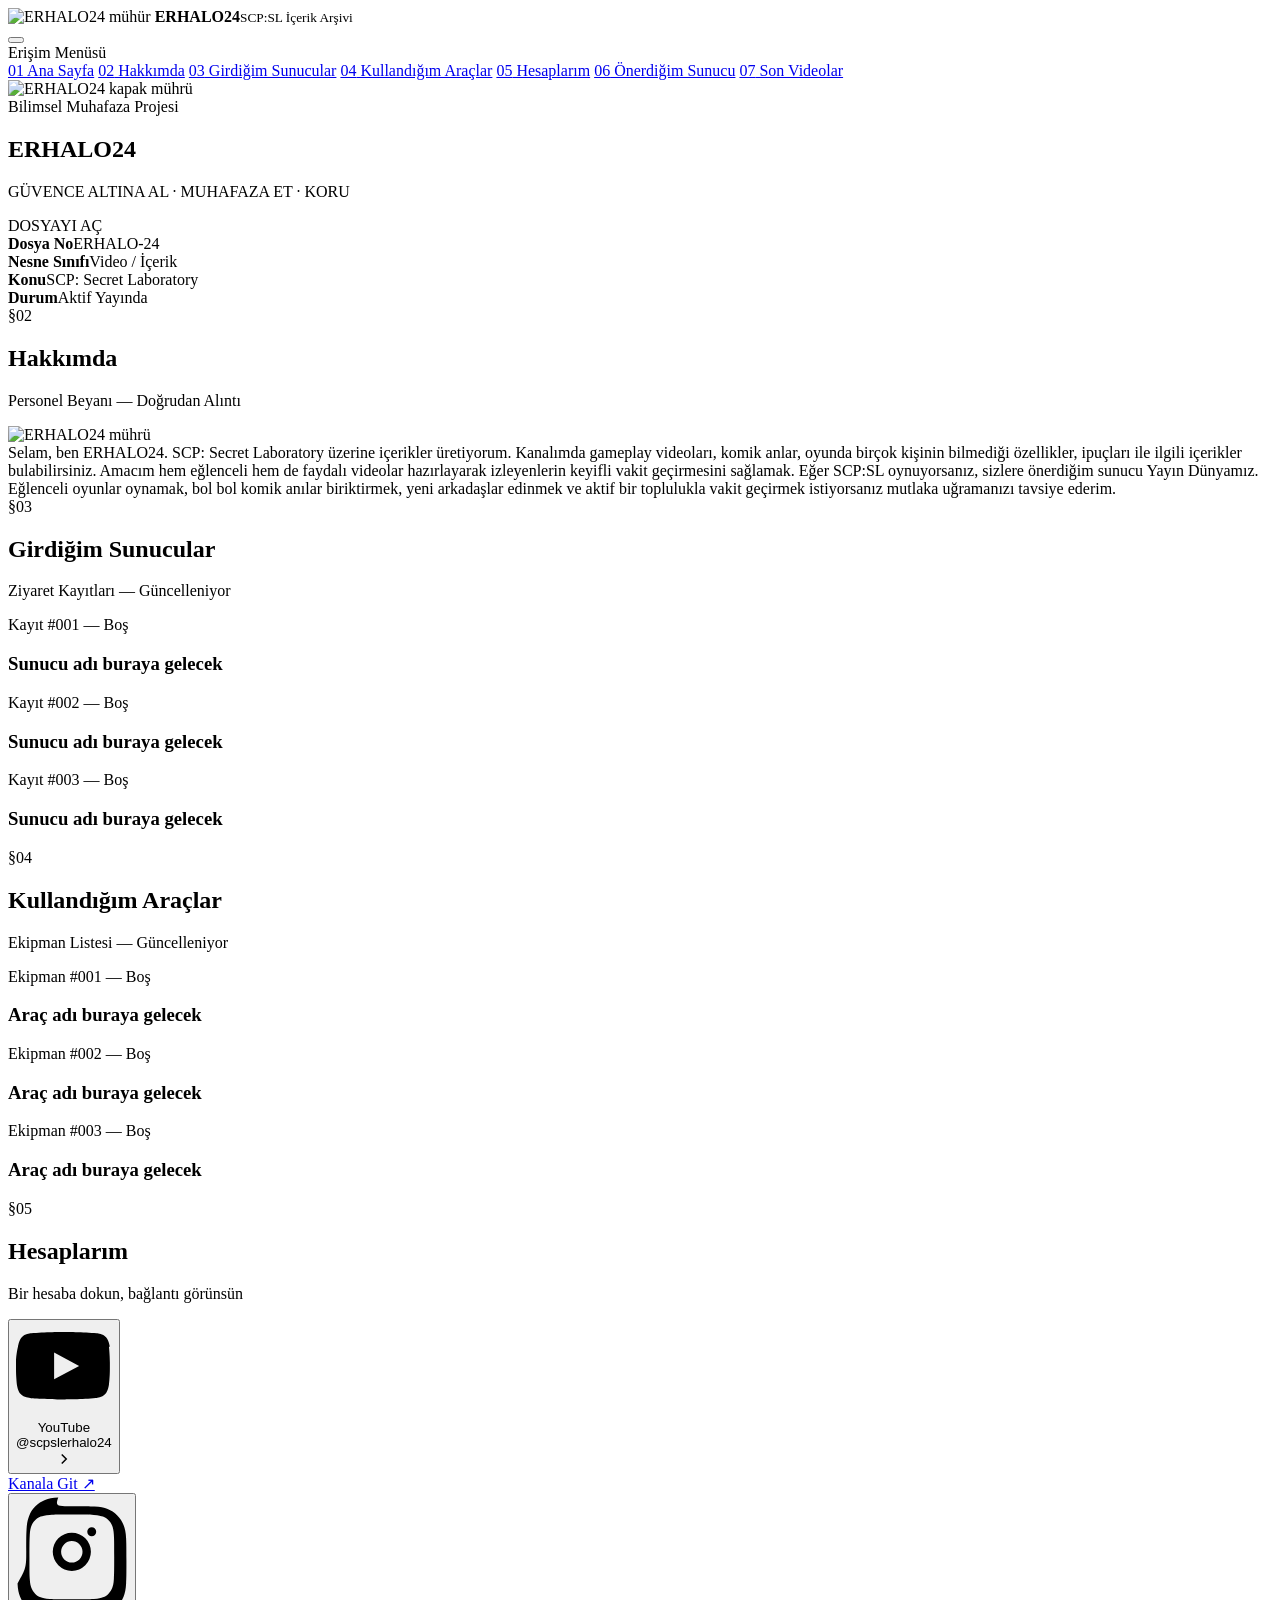
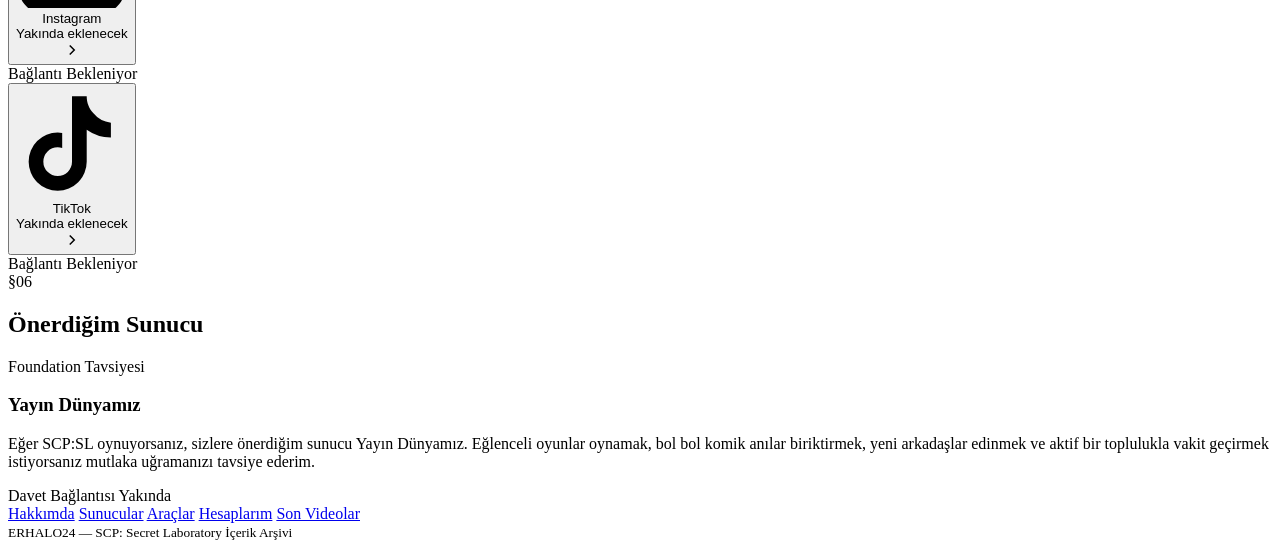
==== index.html @ 428a0d34 "Add files via upload" ====
<!DOCTYPE html>
<html lang="tr">
<head>
<meta charset="UTF-8">
<meta name="viewport" content="width=device-width, initial-scale=1.0">
<title>ERHALO24 — Dosya No: ERHALO-24</title>
<meta name="description" content="ERHALO24 — SCP: Secret Laboratory içerik üreticisi. Hakkımda, sunucular, araçlar ve hesaplar.">
<link rel="icon" href="assets/logo.png">
<link rel="preconnect" href="https://fonts.googleapis.com">
<link href="https://fonts.googleapis.com/css2?family=Oswald:wght@400;500;600;700&family=IBM+Plex+Sans:wght@400;500;600&family=IBM+Plex+Mono:wght@400;500&display=swap" rel="stylesheet">
<link rel="stylesheet" href="css/style.css">
</head>
<body>

  <!-- ============ NAV ============ -->
  <header class="topbar">
    <div class="topbar__brand">
      <img src="assets/logo.png" alt="ERHALO24 mühür">
      <span><b>ERHALO24</b><small>SCP:SL İçerik Arşivi</small></span>
    </div>
    <button class="nav-toggle" aria-label="Menüyü aç" aria-expanded="false">
      <span></span><span></span><span></span>
    </button>
  </header>

  <div class="nav-scrim"></div>
  <nav class="nav-panel" aria-label="Site menüsü">
    <div class="nav-panel__eyebrow">Erişim Menüsü</div>
    <a href="index.html"><span class="idx">01</span> Ana Sayfa</a>
    <a href="index.html#hakkimda"><span class="idx">02</span> Hakkımda</a>
    <a href="index.html#sunucular"><span class="idx">03</span> Girdiğim Sunucular</a>
    <a href="index.html#araclar"><span class="idx">04</span> Kullandığım Araçlar</a>
    <a href="index.html#hesaplarim"><span class="idx">05</span> Hesaplarım</a>
    <a href="index.html#onerilen"><span class="idx">06</span> Önerdiğim Sunucu</a>
    <a href="videos.html"><span class="idx">07</span> Son Videolar</a>
  </nav>

  <!-- ============ HERO ============ -->
  <section class="hero">
    <div class="hero__bg" data-hero-bg="assets/hero-bg.jpg"></div>
    <div class="hero__vignette"></div>
    <div class="hero__scan"></div>
    <div class="hero__content">
      <img class="hero__seal" src="assets/logo.png" alt="ERHALO24 kapak mührü">
      <div class="hero__eyebrow">Bilimsel Muhafaza Projesi</div>
      <h1 class="hero__title"><b>ERHALO</b>24</h1>
      <p class="hero__tagline">GÜVENCE ALTINA AL · MUHAFAZA ET · KORU</p>
    </div>
    <div class="hero__scroll">DOSYAYI AÇ<i></i></div>
  </section>

  <!-- ============ FILE META STRIP ============ -->
  <div class="file-strip">
    <div class="container">
      <div class="file-strip__row">
        <div class="file-strip__cell"><b>Dosya No</b><span>ERHALO-24</span></div>
        <div class="file-strip__cell"><b>Nesne Sınıfı</b><span>Video / İçerik</span></div>
        <div class="file-strip__cell"><b>Konu</b><span>SCP: Secret Laboratory</span></div>
        <div class="file-strip__cell"><b>Durum</b><span><i class="status-dot"></i>Aktif Yayında</span></div>
      </div>
    </div>
  </div>

  <!-- ============ ABOUT ============ -->
  <section class="section" id="hakkimda">
    <div class="container">
      <div class="entry-head reveal"><span class="num">§02</span><h2>Hakkımda</h2></div>
      <p class="entry-sub">Personel Beyanı — Doğrudan Alıntı</p>

      <div class="about reveal">
        <div class="about__frame">
          <img src="assets/logo.png" alt="ERHALO24 mührü">
        </div>
        <div class="about__text">Selam, ben ERHALO24.

SCP: Secret Laboratory üzerine içerikler üretiyorum. Kanalımda gameplay videoları, komik anlar, oyunda birçok kişinin bilmediği özellikler, ipuçları ile ilgili içerikler bulabilirsiniz. Amacım hem eğlenceli hem de faydalı videolar hazırlayarak izleyenlerin keyifli vakit geçirmesini sağlamak.

Eğer SCP:SL oynuyorsanız, sizlere önerdiğim sunucu Yayın Dünyamız. Eğlenceli oyunlar oynamak, bol bol komik anılar biriktirmek, yeni arkadaşlar edinmek ve aktif bir toplulukla vakit geçirmek istiyorsanız mutlaka uğramanızı tavsiye ederim.</div>
      </div>
    </div>
  </section>

  <!-- ============ SERVERS ============ -->
  <section class="section" id="sunucular">
    <div class="container">
      <div class="entry-head reveal"><span class="num">§03</span><h2>Girdiğim Sunucular</h2></div>
      <p class="entry-sub">Ziyaret Kayıtları — Güncelleniyor</p>

      <div class="grid reveal">
        <!-- Bu kartlar örnek/placeholder — her sunucuyu tek tek eklemen için hazır. -->
        <div class="card card--pending">
          <div class="card__tag">Kayıt #001 — Boş</div>
          <h3>Sunucu adı buraya gelecek</h3>
        </div>
        <div class="card card--pending">
          <div class="card__tag">Kayıt #002 — Boş</div>
          <h3>Sunucu adı buraya gelecek</h3>
        </div>
        <div class="card card--pending">
          <div class="card__tag">Kayıt #003 — Boş</div>
          <h3>Sunucu adı buraya gelecek</h3>
        </div>
      </div>
    </div>
  </section>

  <!-- ============ TOOLS ============ -->
  <section class="section" id="araclar">
    <div class="container">
      <div class="entry-head reveal"><span class="num">§04</span><h2>Kullandığım Araçlar</h2></div>
      <p class="entry-sub">Ekipman Listesi — Güncelleniyor</p>

      <div class="grid reveal">
        <div class="card card--pending">
          <div class="card__tag">Ekipman #001 — Boş</div>
          <h3>Araç adı buraya gelecek</h3>
        </div>
        <div class="card card--pending">
          <div class="card__tag">Ekipman #002 — Boş</div>
          <h3>Araç adı buraya gelecek</h3>
        </div>
        <div class="card card--pending">
          <div class="card__tag">Ekipman #003 — Boş</div>
          <h3>Araç adı buraya gelecek</h3>
        </div>
      </div>
    </div>
  </section>

  <!-- ============ ACCOUNTS ============ -->
  <section class="section" id="hesaplarim">
    <div class="container">
      <div class="entry-head reveal"><span class="num">§05</span><h2>Hesaplarım</h2></div>
      <p class="entry-sub">Bir hesaba dokun, bağlantı görünsün</p>

      <div class="accounts reveal">

        <div class="account">
          <button class="account__row" aria-expanded="false">
            <div class="account__left">
              <svg class="account__icon" viewBox="0 0 24 24" fill="currentColor"><path d="M23.5 6.2s-.23-1.64-.94-2.36c-.9-.94-1.9-.94-2.36-1C17.06 2.5 12 2.5 12 2.5h-.01s-5.06 0-8.19.34c-.46.06-1.46.06-2.36 1-.71.72-.94 2.36-.94 2.36S0 8.13 0 10.06v1.78c0 1.93.23 3.87.23 3.87s.23 1.64.94 2.36c.9.94 2.08.9 2.6 1.01 1.89.18 8.03.34 8.03.34s5.06-.01 8.19-.35c.46-.06 1.46-.06 2.36-1 .71-.72.94-2.36.94-2.36s.23-1.93.23-3.87v-1.78c0-1.93-.23-3.86-.23-3.86zM9.55 14.34V7.66l6.27 3.34-6.27 3.34z"/></svg>
              <div>
                <div class="account__name">YouTube</div>
                <div class="account__handle">@scpslerhalo24</div>
              </div>
            </div>
            <svg class="account__chev" width="18" height="18" viewBox="0 0 24 24" fill="none" stroke="currentColor" stroke-width="2"><path d="M9 6l6 6-6 6"/></svg>
          </button>
          <div class="account__body">
            <div class="account__inner">
              <a class="btn" href="https://www.youtube.com/@scpslerhalo24" target="_blank" rel="noopener">Kanala Git ↗</a>
            </div>
          </div>
        </div>

        <div class="account">
          <button class="account__row" aria-expanded="false">
            <div class="account__left">
              <svg class="account__icon" viewBox="0 0 24 24" fill="currentColor"><path d="M12 2.2c3.2 0 3.6 0 4.85.07 1.25.06 2.1.25 2.85.55.77.3 1.42.7 2.07 1.35.65.65 1.05 1.3 1.35 2.07.3.75.5 1.6.55 2.85.06 1.25.07 1.65.07 4.85s0 3.6-.07 4.85c-.06 1.25-.25 2.1-.55 2.85-.3.77-.7 1.42-1.35 2.07-.65.65-1.3 1.05-2.07 1.35-.75.3-1.6.5-2.85.55-1.25.06-1.65.07-4.85.07s-3.6 0-4.85-.07c-1.25-.06-2.1-.25-2.85-.55-.77-.3-1.42-.7-2.07-1.35-.65-.65-1.05-1.3-1.35-2.07-.3-.75-.5-1.6-.55-2.85C2.2 15.6 2.2 15.2 2.2 12s0-3.6.07-4.85c.06-1.25.25-2.1.55-2.85.3-.77.7-1.42 1.35-2.07.65-.65 1.3-1.05 2.07-1.35.75-.3 1.6-.5 2.85-.55C8.4 2.2 8.8 2.2 12 2.2zm0 1.8c-3.14 0-3.5 0-4.74.07-1.02.05-1.58.22-1.95.36-.49.19-.84.42-1.2.79-.37.36-.6.71-.79 1.2-.14.37-.31.93-.36 1.95-.06 1.24-.07 1.6-.07 4.74s0 3.5.07 4.74c.05 1.02.22 1.58.36 1.95.19.49.42.84.79 1.2.36.37.71.6 1.2.79.37.14.93.31 1.95.36 1.24.06 1.6.07 4.74.07s3.5 0 4.74-.07c1.02-.05 1.58-.22 1.95-.36.49-.19.84-.42 1.2-.79.37-.36.6-.71.79-1.2.14-.37.31-.93.36-1.95.06-1.24.07-1.6.07-4.74s0-3.5-.07-4.74c-.05-1.02-.22-1.58-.36-1.95-.19-.49-.42-.84-.79-1.2-.36-.37-.71-.6-1.2-.79-.37-.14-.93-.31-1.95-.36C15.5 4 15.14 4 12 4zm0 3.9a4.1 4.1 0 1 1 0 8.2 4.1 4.1 0 0 1 0-8.2zm0 1.8a2.3 2.3 0 1 0 0 4.6 2.3 2.3 0 0 0 0-4.6zm5.24-2.02a.96.96 0 1 1-1.92 0 .96.96 0 0 1 1.92 0z"/></svg>
              <div>
                <div class="account__name">Instagram</div>
                <div class="account__handle">Yakında eklenecek</div>
              </div>
            </div>
            <svg class="account__chev" width="18" height="18" viewBox="0 0 24 24" fill="none" stroke="currentColor" stroke-width="2"><path d="M9 6l6 6-6 6"/></svg>
          </button>
          <div class="account__body">
            <div class="account__inner">
              <span class="btn btn--ghost" aria-disabled="true">Bağlantı Bekleniyor</span>
            </div>
          </div>
        </div>

        <div class="account">
          <button class="account__row" aria-expanded="false">
            <div class="account__left">
              <svg class="account__icon" viewBox="0 0 24 24" fill="currentColor"><path d="M16.6 5.82c-.9-.98-1.4-2.26-1.4-3.62h-3.16v14.06c0 1.7-1.38 3.08-3.08 3.08a3.08 3.08 0 0 1 0-6.16c.34 0 .66.05.97.15V10.1a6.24 6.24 0 0 0-.97-.08 6.24 6.24 0 1 0 6.24 6.24V9.4a8.9 8.9 0 0 0 5.2 1.66V7.9a5.7 5.7 0 0 1-3.8-2.08z"/></svg>
              <div>
                <div class="account__name">TikTok</div>
                <div class="account__handle">Yakında eklenecek</div>
              </div>
            </div>
            <svg class="account__chev" width="18" height="18" viewBox="0 0 24 24" fill="none" stroke="currentColor" stroke-width="2"><path d="M9 6l6 6-6 6"/></svg>
          </button>
          <div class="account__body">
            <div class="account__inner">
              <span class="btn btn--ghost" aria-disabled="true">Bağlantı Bekleniyor</span>
            </div>
          </div>
        </div>

      </div>
    </div>
  </section>

  <!-- ============ RECOMMENDED SERVER ============ -->
  <section class="section" id="onerilen">
    <div class="container">
      <div class="entry-head reveal"><span class="num">§06</span><h2>Önerdiğim Sunucu</h2></div>
      <p class="entry-sub">Foundation Tavsiyesi</p>

      <div class="plaque reveal">
        <h3>Yayın Dünyamız</h3>
        <p>Eğer SCP:SL oynuyorsanız, sizlere önerdiğim sunucu Yayın Dünyamız. Eğlenceli oyunlar oynamak, bol bol komik anılar biriktirmek, yeni arkadaşlar edinmek ve aktif bir toplulukla vakit geçirmek istiyorsanız mutlaka uğramanızı tavsiye ederim.</p>
        <span class="btn btn--ghost" aria-disabled="true">Davet Bağlantısı Yakında</span>
      </div>
    </div>
  </section>

  <!-- ============ FOOTER ============ -->
  <footer class="site-footer">
    <div class="container">
      <nav class="site-footer__nav">
        <a href="index.html#hakkimda">Hakkımda</a>
        <a href="index.html#sunucular">Sunucular</a>
        <a href="index.html#araclar">Araçlar</a>
        <a href="index.html#hesaplarim">Hesaplarım</a>
        <a href="videos.html">Son Videolar</a>
      </nav>
      <small>ERHALO24 — SCP: Secret Laboratory İçerik Arşivi</small>
    </div>
  </footer>

  <script src="js/main.js"></script>
</body>
</html>
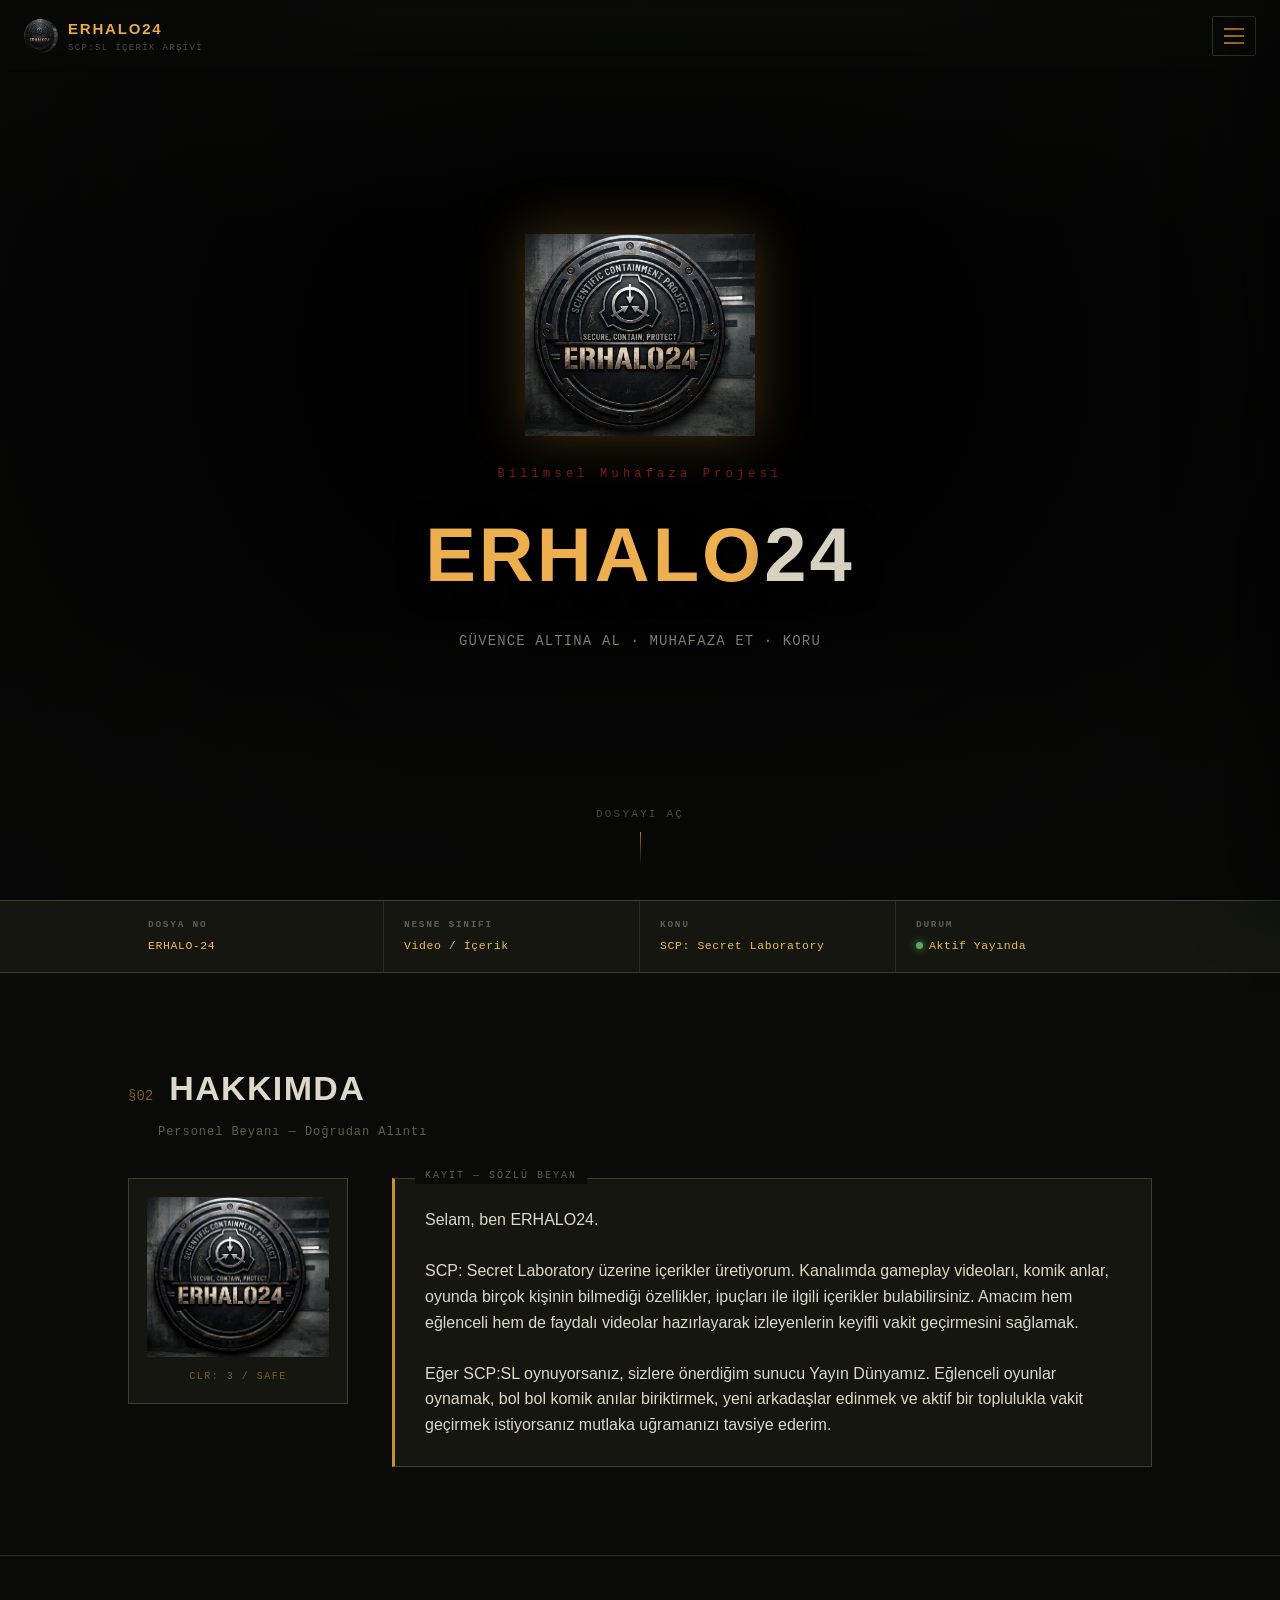
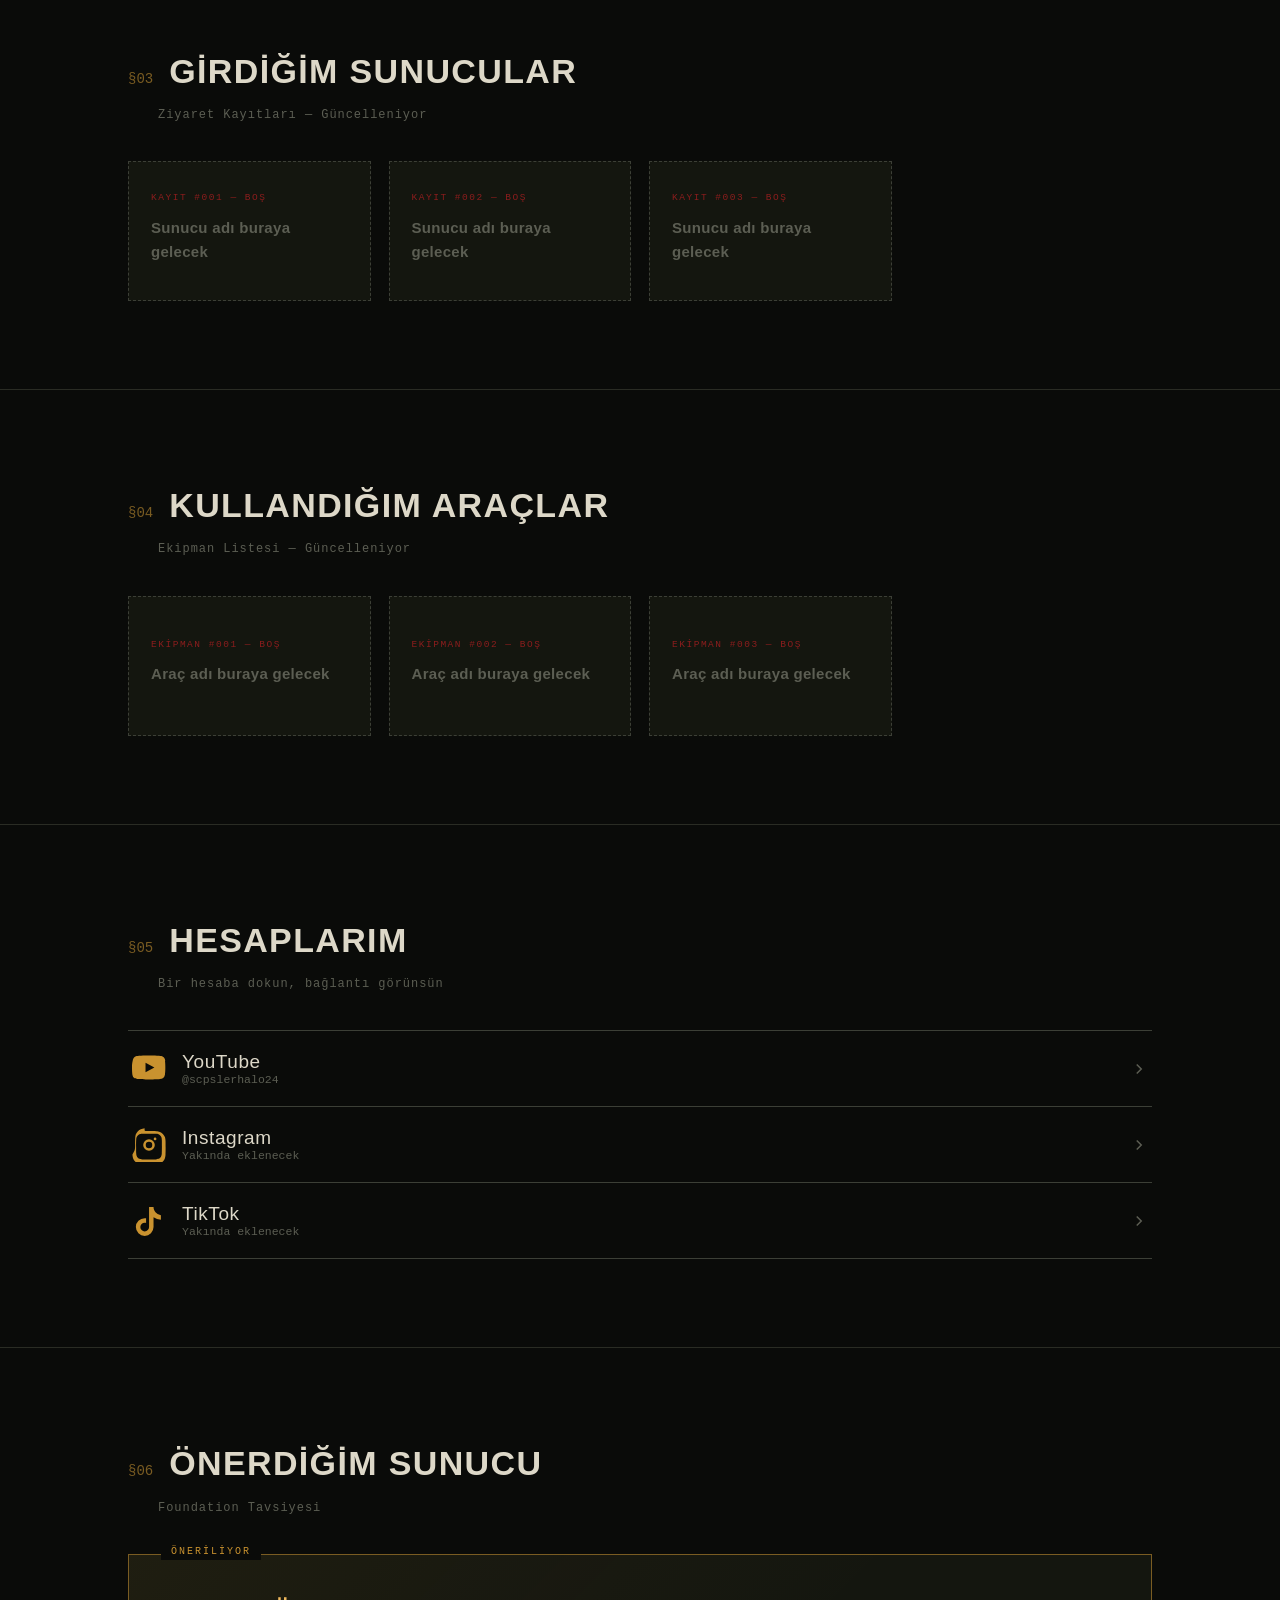
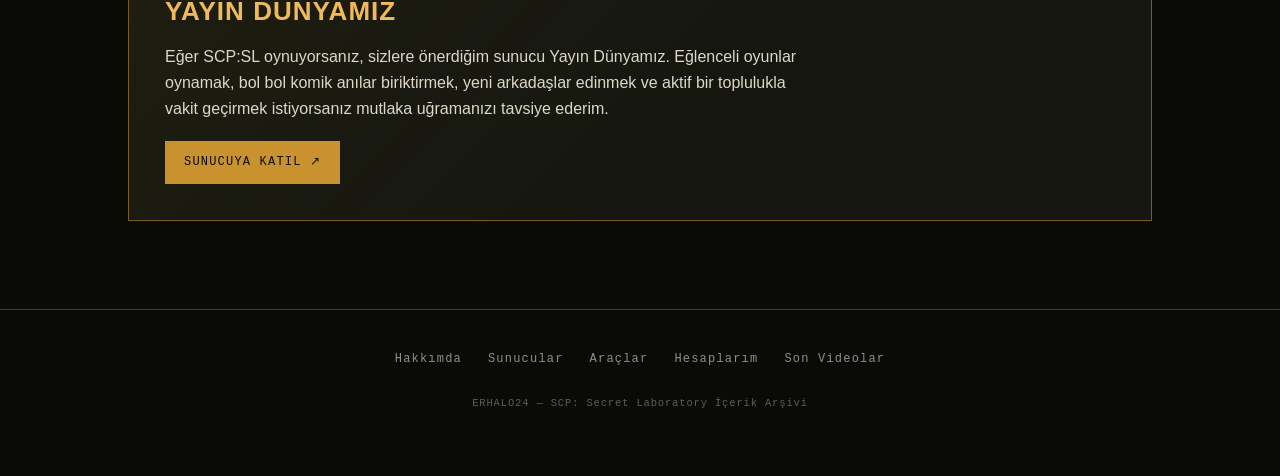
==== commit 1be227db: "Update invite link for Yayın Dünyamız server" ====
--- a/index.html
+++ b/index.html
@@ -202,7 +202,7 @@
       <div class="plaque reveal">
         <h3>Yayın Dünyamız</h3>
         <p>Eğer SCP:SL oynuyorsanız, sizlere önerdiğim sunucu Yayın Dünyamız. Eğlenceli oyunlar oynamak, bol bol komik anılar biriktirmek, yeni arkadaşlar edinmek ve aktif bir toplulukla vakit geçirmek istiyorsanız mutlaka uğramanızı tavsiye ederim.</p>
-        <span class="btn btn--ghost" aria-disabled="true">Davet Bağlantısı Yakında</span>
+        <a class="btn" href="https://discord.com/invite/yayindunyamiz" target="_blank" rel="noopener">Sunucuya Katıl ↗</a>
       </div>
     </div>
   </section>
--- a/css/style.css
+++ b/css/style.css
@@ -0,0 +1,428 @@
+/* ==========================================================================
+   ERHALO24 — DOSSIER SITE
+   Design language: a redacted SCP Foundation personnel file.
+   Palette, type and layout tokens live at the top; everything below
+   derives from them.
+   ========================================================================== */
+
+:root{
+  /* --- color tokens --- */
+  --void:        #0a0b09;   /* page background, blast-door black   */
+  --panel:       #14160f;   /* card / folder background            */
+  --panel-raised:#1b1d15;
+  --steel:       #3c3f36;   /* hairlines, rivets, dividers          */
+  --steel-dim:   #2a2c24;
+  --amber:       #c9922f;   /* primary accent — brass stamp        */
+  --amber-bright:#f0b95c;
+  --amber-dim:   #7a5c22;
+  --redact:      #8a1d1d;   /* classification / danger accent      */
+  --text:        #ddd8c8;   /* paper-white                          */
+  --text-dim:    #8f9184;
+  --text-faint:  #5c5e53;
+
+  /* --- type tokens --- */
+  --f-display: 'Oswald', 'Arial Narrow', sans-serif;
+  --f-body:    'IBM Plex Sans', 'Segoe UI', sans-serif;
+  --f-mono:    'IBM Plex Mono', 'Consolas', monospace;
+
+  --radius: 2px;
+}
+
+*,*::before,*::after{ box-sizing:border-box; }
+html{ scroll-behavior:smooth; }
+
+body{
+  margin:0;
+  background:var(--void);
+  color:var(--text);
+  font-family:var(--f-body);
+  font-size:16px;
+  line-height:1.6;
+  overflow-x:hidden;
+}
+
+/* subtle steel-grain texture over everything */
+body::before{
+  content:"";
+  position:fixed; inset:0;
+  pointer-events:none;
+  z-index:2000;
+  background-image:
+    repeating-linear-gradient(0deg, rgba(255,255,255,0.015) 0px, transparent 1px, transparent 2px),
+    radial-gradient(ellipse at 50% 0%, rgba(0,0,0,0) 0%, rgba(0,0,0,0.55) 100%);
+  mix-blend-mode:overlay;
+  opacity:.6;
+}
+
+a{ color:var(--amber); text-decoration:none; }
+h1,h2,h3,h4{ font-family:var(--f-display); text-transform:uppercase; letter-spacing:.04em; margin:0; }
+
+.container{ max-width:1080px; margin:0 auto; padding:0 28px; }
+
+::selection{ background:var(--amber); color:#100e08; }
+
+/* focus visibility (accessibility floor) */
+a:focus-visible, button:focus-visible, .nav-toggle:focus-visible{
+  outline:2px solid var(--amber-bright);
+  outline-offset:3px;
+}
+
+@media (prefers-reduced-motion: reduce){
+  *{ animation-duration:0.001ms !important; animation-iteration-count:1 !important; transition-duration:0.001ms !important; scroll-behavior:auto !important; }
+}
+
+/* ==========================================================================
+   TOP BAR + HAMBURGER NAV
+   ========================================================================== */
+
+.topbar{
+  position:fixed; top:0; left:0; right:0; z-index:900;
+  display:flex; align-items:center; justify-content:space-between;
+  padding:16px 24px;
+  background:linear-gradient(180deg, rgba(10,11,9,.92) 0%, rgba(10,11,9,.55) 70%, transparent 100%);
+  backdrop-filter:blur(2px);
+}
+
+.topbar__brand{
+  display:flex; align-items:center; gap:10px;
+  font-family:var(--f-display);
+  letter-spacing:.12em;
+  font-size:15px;
+  color:var(--text);
+}
+.topbar__brand img{ height:34px; width:34px; border-radius:50%; }
+.topbar__brand b{ color:var(--amber-bright); }
+.topbar__brand small{
+  display:block; font-family:var(--f-mono); font-size:9px; letter-spacing:.15em;
+  color:var(--text-faint); text-transform:uppercase;
+}
+
+.nav-toggle{
+  position:relative; z-index:1100;
+  width:44px; height:40px;
+  background:transparent; border:1px solid var(--steel);
+  border-radius:var(--radius);
+  cursor:pointer;
+  display:flex; align-items:center; justify-content:center;
+  flex-direction:column; gap:5px;
+}
+.nav-toggle:hover{ border-color:var(--amber-dim); }
+.nav-toggle span{
+  display:block; width:20px; height:2px; background:var(--amber);
+  transition:transform .3s ease, opacity .3s ease;
+}
+.nav-toggle.is-open span:nth-child(1){ transform:translateY(7px) rotate(45deg); }
+.nav-toggle.is-open span:nth-child(2){ opacity:0; }
+.nav-toggle.is-open span:nth-child(3){ transform:translateY(-7px) rotate(-45deg); }
+
+.nav-panel{
+  position:fixed; top:0; right:0; height:100%; width:min(360px, 86vw);
+  background:var(--panel);
+  border-left:1px solid var(--steel);
+  transform:translateX(100%);
+  transition:transform .38s cubic-bezier(.77,0,.18,1);
+  z-index:1000;
+  padding:100px 32px 40px;
+  box-shadow:-30px 0 60px rgba(0,0,0,.5);
+}
+.nav-panel.is-open{ transform:translateX(0); }
+
+.nav-panel__eyebrow{
+  font-family:var(--f-mono); font-size:11px; letter-spacing:.2em;
+  color:var(--redact); margin-bottom:18px;
+}
+.nav-panel__eyebrow::before{ content:"● "; }
+
+.nav-panel a{
+  display:flex; align-items:baseline; gap:10px;
+  font-family:var(--f-display); font-size:22px; letter-spacing:.03em;
+  color:var(--text); padding:14px 0; border-bottom:1px solid var(--steel-dim);
+  transition:color .2s ease, padding-left .2s ease;
+}
+.nav-panel a span.idx{ font-family:var(--f-mono); font-size:12px; color:var(--text-faint); }
+.nav-panel a:hover, .nav-panel a.is-active{ color:var(--amber-bright); padding-left:8px; }
+
+.nav-scrim{
+  position:fixed; inset:0; background:rgba(0,0,0,.6);
+  opacity:0; pointer-events:none; transition:opacity .3s ease; z-index:950;
+}
+.nav-scrim.is-open{ opacity:1; pointer-events:auto; }
+
+/* ==========================================================================
+   HERO
+   ========================================================================== */
+
+.hero{
+  position:relative;
+  min-height:100vh;
+  display:flex; align-items:center; justify-content:center;
+  text-align:center;
+  overflow:hidden;
+  background:#000;
+}
+.hero__bg{
+  position:absolute; inset:0;
+  background-image:var(--hero-image, none);
+  background-size:cover; background-position:center;
+  filter:saturate(.75) brightness(.42) contrast(1.05);
+  transform:scale(1.06);
+}
+.hero__vignette{
+  position:absolute; inset:0;
+  background:
+    radial-gradient(ellipse at 50% 40%, transparent 0%, rgba(10,11,9,.35) 60%, rgba(10,11,9,.97) 100%),
+    linear-gradient(180deg, rgba(10,11,9,.5) 0%, transparent 25%, transparent 70%, var(--void) 100%);
+}
+.hero__scan{
+  position:absolute; inset:0;
+  background:repeating-linear-gradient(0deg, rgba(0,0,0,0) 0px, rgba(0,0,0,0) 3px, rgba(0,0,0,.12) 4px);
+  opacity:.5; mix-blend-mode:multiply;
+}
+
+.hero__content{ position:relative; z-index:5; padding:0 20px; }
+
+.hero__seal{
+  width:min(230px, 44vw); height:auto;
+  margin:0 auto 22px;
+  filter:drop-shadow(0 0 26px rgba(201,146,47,.35));
+  animation:seal-in 1.1s cubic-bezier(.2,.9,.2,1) both, seal-breathe 6s ease-in-out 1.1s infinite;
+}
+@keyframes seal-in{ from{ opacity:0; transform:scale(.85) rotate(-6deg);} to{ opacity:1; transform:scale(1) rotate(0);} }
+@keyframes seal-breathe{ 0%,100%{ filter:drop-shadow(0 0 22px rgba(201,146,47,.28)); } 50%{ filter:drop-shadow(0 0 40px rgba(201,146,47,.5)); } }
+
+.hero__eyebrow{
+  font-family:var(--f-mono); font-size:12px; letter-spacing:.35em;
+  color:var(--redact); margin-bottom:10px;
+}
+.hero__title{
+  font-size:clamp(38px, 8vw, 76px);
+  color:var(--text);
+  text-shadow:0 4px 30px rgba(0,0,0,.6);
+}
+.hero__title b{ color:var(--amber-bright); }
+.hero__tagline{
+  font-family:var(--f-mono); color:var(--text-dim); font-size:14px;
+  letter-spacing:.08em; margin-top:14px;
+}
+.hero__scroll{
+  position:absolute; bottom:34px; left:50%; transform:translateX(-50%);
+  font-family:var(--f-mono); font-size:11px; letter-spacing:.2em; color:var(--text-faint);
+  display:flex; flex-direction:column; align-items:center; gap:8px;
+}
+.hero__scroll i{
+  width:1px; height:34px; background:linear-gradient(var(--amber), transparent);
+  animation:pulse-down 1.8s ease-in-out infinite;
+}
+@keyframes pulse-down{ 0%{ opacity:0; transform:scaleY(.4); transform-origin:top;} 50%{ opacity:1; transform:scaleY(1);} 100%{opacity:0; transform:scaleY(.4);} }
+
+/* ==========================================================================
+   FILE HEADER STRIP (document metadata bar — the signature motif)
+   ========================================================================== */
+
+.file-strip{
+  border-top:1px solid var(--steel);
+  border-bottom:1px solid var(--steel);
+  background:var(--panel);
+}
+.file-strip__row{
+  display:grid; grid-template-columns:repeat(auto-fit,minmax(140px,1fr));
+  font-family:var(--f-mono); font-size:11.5px;
+  letter-spacing:.05em;
+}
+.file-strip__cell{
+  padding:16px 20px; border-right:1px solid var(--steel-dim);
+}
+.file-strip__cell:last-child{ border-right:none; }
+.file-strip__cell b{
+  display:block; color:var(--text-faint); font-size:9.5px; letter-spacing:.18em;
+  text-transform:uppercase; margin-bottom:5px;
+}
+.file-strip__cell span{ color:var(--amber-bright); }
+.status-dot{ display:inline-block; width:7px; height:7px; border-radius:50%; background:#5da85d; margin-right:6px; box-shadow:0 0 8px #5da85d; }
+
+/* ==========================================================================
+   SECTIONS (dossier entries)
+   ========================================================================== */
+
+.section{ padding:88px 0; position:relative; }
+.section + .section{ border-top:1px solid var(--steel-dim); }
+
+.entry-head{
+  display:flex; align-items:baseline; gap:16px; margin-bottom:8px;
+}
+.entry-head .num{
+  font-family:var(--f-mono); color:var(--amber-dim); font-size:14px;
+}
+.entry-head h2{ font-size:clamp(24px,4vw,34px); color:var(--text); }
+.entry-sub{
+  font-family:var(--f-mono); font-size:12px; color:var(--text-faint);
+  letter-spacing:.08em; margin:6px 0 36px; padding-left:30px;
+}
+
+.reveal{ opacity:0; transform:translateY(22px); transition:opacity .7s ease, transform .7s ease; }
+.reveal.is-visible{ opacity:1; transform:none; }
+
+/* --- About --- */
+.about{
+  display:grid; grid-template-columns:220px 1fr; gap:44px; align-items:start;
+}
+.about__frame{
+  border:1px solid var(--steel); background:var(--panel);
+  padding:18px; text-align:center; position:relative;
+}
+.about__frame img{ width:100%; height:auto; display:block; filter:grayscale(.15) contrast(1.05); }
+.about__frame::after{
+  content:"CLR: 3 / SAFE"; display:block; margin-top:12px;
+  font-family:var(--f-mono); font-size:10px; letter-spacing:.15em; color:var(--amber-dim);
+}
+.about__text{
+  background:var(--panel); border:1px solid var(--steel);
+  border-left:3px solid var(--amber);
+  padding:28px 30px; font-size:16px; color:var(--text); white-space:pre-line;
+  position:relative;
+}
+.about__text::before{
+  content:"KAYIT — SÖZLÜ BEYAN"; position:absolute; top:-11px; left:20px;
+  background:var(--void); padding:0 10px;
+  font-family:var(--f-mono); font-size:10px; letter-spacing:.2em; color:var(--text-faint);
+}
+@media (max-width:720px){ .about{ grid-template-columns:1fr; } .about__frame{ max-width:200px; margin:0 auto; } }
+
+/* --- Card grids (Servers / Tools) --- */
+.grid{ display:grid; grid-template-columns:repeat(auto-fill,minmax(230px,1fr)); gap:18px; }
+
+.card{
+  background:var(--panel); border:1px solid var(--steel);
+  padding:22px; position:relative; transition:border-color .25s ease, transform .25s ease;
+}
+.card:hover{ border-color:var(--amber-dim); transform:translateY(-3px); }
+.card__tag{
+  font-family:var(--f-mono); font-size:9.5px; letter-spacing:.16em; color:var(--text-faint);
+  text-transform:uppercase; margin-bottom:10px;
+}
+.card h3{ font-size:18px; color:var(--text); margin-bottom:8px; font-family:var(--f-display); letter-spacing:.02em; text-transform:none;}
+.card p{ font-size:13.5px; color:var(--text-dim); margin:0; }
+
+/* empty-state placeholder cards, waiting to be filled in */
+.card--pending{
+  border-style:dashed; border-color:var(--steel);
+  display:flex; flex-direction:column; align-items:flex-start; justify-content:center;
+  min-height:140px; color:var(--text-faint);
+}
+.card--pending .card__tag{ color:var(--redact); }
+.card--pending h3{ color:var(--text-faint); font-size:15px; }
+
+/* --- Accounts accordion --- */
+.accounts{ border-top:1px solid var(--steel); }
+.account{
+  border-bottom:1px solid var(--steel);
+}
+.account__row{
+  display:flex; align-items:center; justify-content:space-between;
+  padding:20px 4px; cursor:pointer; background:none; border:none; width:100%;
+  color:var(--text); text-align:left;
+}
+.account__left{ display:flex; align-items:center; gap:16px; }
+.account__icon{ width:34px; height:34px; flex:none; color:var(--amber); }
+.account__name{ font-family:var(--f-display); font-size:19px; letter-spacing:.03em; }
+.account__handle{ font-family:var(--f-mono); font-size:11.5px; color:var(--text-faint); }
+.account__chev{ color:var(--text-faint); transition:transform .25s ease; }
+.account.is-open .account__chev{ transform:rotate(90deg); color:var(--amber); }
+
+.account__body{
+  max-height:0; overflow:hidden; transition:max-height .35s ease;
+}
+.account.is-open .account__body{ max-height:140px; }
+.account__inner{ padding:0 4px 22px 50px; display:flex; gap:12px; flex-wrap:wrap; align-items:center; }
+
+.btn{
+  display:inline-flex; align-items:center; gap:8px;
+  font-family:var(--f-mono); font-size:12px; letter-spacing:.1em; text-transform:uppercase;
+  color:var(--void); background:var(--amber);
+  padding:11px 18px; border:1px solid var(--amber);
+  transition:background .2s ease, color .2s ease;
+}
+.btn:hover{ background:transparent; color:var(--amber-bright); }
+.btn--ghost{ background:transparent; color:var(--text-dim); border-color:var(--steel); }
+.btn--ghost:hover{ color:var(--amber-bright); border-color:var(--amber-dim); }
+.btn[aria-disabled="true"]{ opacity:.4; pointer-events:none; }
+
+/* --- Recommended server plaque --- */
+.plaque{
+  background:
+    linear-gradient(135deg, rgba(201,146,47,.06), transparent 60%),
+    var(--panel);
+  border:1px solid var(--amber-dim);
+  padding:36px;
+  position:relative;
+}
+.plaque::before{
+  content:"ÖNERİLİYOR"; position:absolute; top:-11px; left:32px;
+  background:var(--void); padding:0 10px;
+  font-family:var(--f-mono); font-size:10px; letter-spacing:.2em; color:var(--amber);
+}
+.plaque h3{ font-size:26px; color:var(--amber-bright); margin-bottom:12px; }
+.plaque p{ color:var(--text); max-width:640px; margin:0 0 20px; }
+
+/* ==========================================================================
+   FOOTER
+   ========================================================================== */
+.site-footer{
+  border-top:1px solid var(--steel);
+  padding:40px 0 60px;
+  text-align:center;
+}
+.site-footer__nav{ display:flex; justify-content:center; gap:26px; flex-wrap:wrap; margin-bottom:18px; }
+.site-footer__nav a{ font-family:var(--f-mono); font-size:12px; letter-spacing:.1em; color:var(--text-dim); }
+.site-footer__nav a:hover{ color:var(--amber-bright); }
+.site-footer small{ font-family:var(--f-mono); color:var(--text-faint); font-size:10.5px; letter-spacing:.08em; }
+
+/* ==========================================================================
+   VIDEOS PAGE ("Son Videolar" — video log archive)
+   ========================================================================== */
+
+.log-hero{
+  padding:150px 0 40px; text-align:left;
+  border-bottom:1px solid var(--steel);
+}
+.log-hero .num{ font-family:var(--f-mono); color:var(--amber-dim); font-size:13px; letter-spacing:.1em; }
+.log-hero h1{ font-size:clamp(30px,6vw,54px); margin:6px 0 14px; }
+.log-hero p{ color:var(--text-dim); max-width:600px; font-size:15px; }
+
+.feed-grid{
+  display:grid; grid-template-columns:repeat(auto-fit,minmax(320px,1fr));
+  gap:26px; padding:60px 0 100px;
+}
+
+.monitor{
+  background:var(--panel); border:1px solid var(--steel);
+  display:flex; flex-direction:column;
+}
+.monitor__head{
+  display:flex; align-items:center; justify-content:space-between;
+  padding:14px 18px; border-bottom:1px solid var(--steel-dim);
+}
+.monitor__head .platform{ display:flex; align-items:center; gap:10px; }
+.monitor__head svg{ width:20px; height:20px; color:var(--amber); }
+.monitor__head b{ font-family:var(--f-display); letter-spacing:.04em; font-size:15px; }
+.monitor__live{ font-family:var(--f-mono); font-size:9.5px; color:var(--text-faint); letter-spacing:.12em; }
+
+.monitor__screen{
+  position:relative; aspect-ratio:16/9; background:#000;
+  border-bottom:1px solid var(--steel-dim);
+}
+.monitor__screen iframe{ width:100%; height:100%; border:0; display:block; }
+.monitor__screen .placeholder{
+  position:absolute; inset:0; display:flex; flex-direction:column; align-items:center;
+  justify-content:center; gap:10px; color:var(--text-faint);
+  font-family:var(--f-mono); font-size:11px; letter-spacing:.1em; text-align:center; padding:20px;
+}
+.monitor__screen .placeholder svg{ width:34px; height:34px; opacity:.5; }
+
+.monitor__foot{ padding:16px 18px; display:flex; align-items:center; justify-content:space-between; gap:12px; }
+.monitor__foot .caption{ font-size:13px; color:var(--text-dim); }
+.monitor__foot .caption b{ color:var(--text); display:block; font-family:var(--f-body); font-size:14px; }
+
+@media (max-width:600px){
+  .monitor__foot{ flex-direction:column; align-items:flex-start; }
+}
